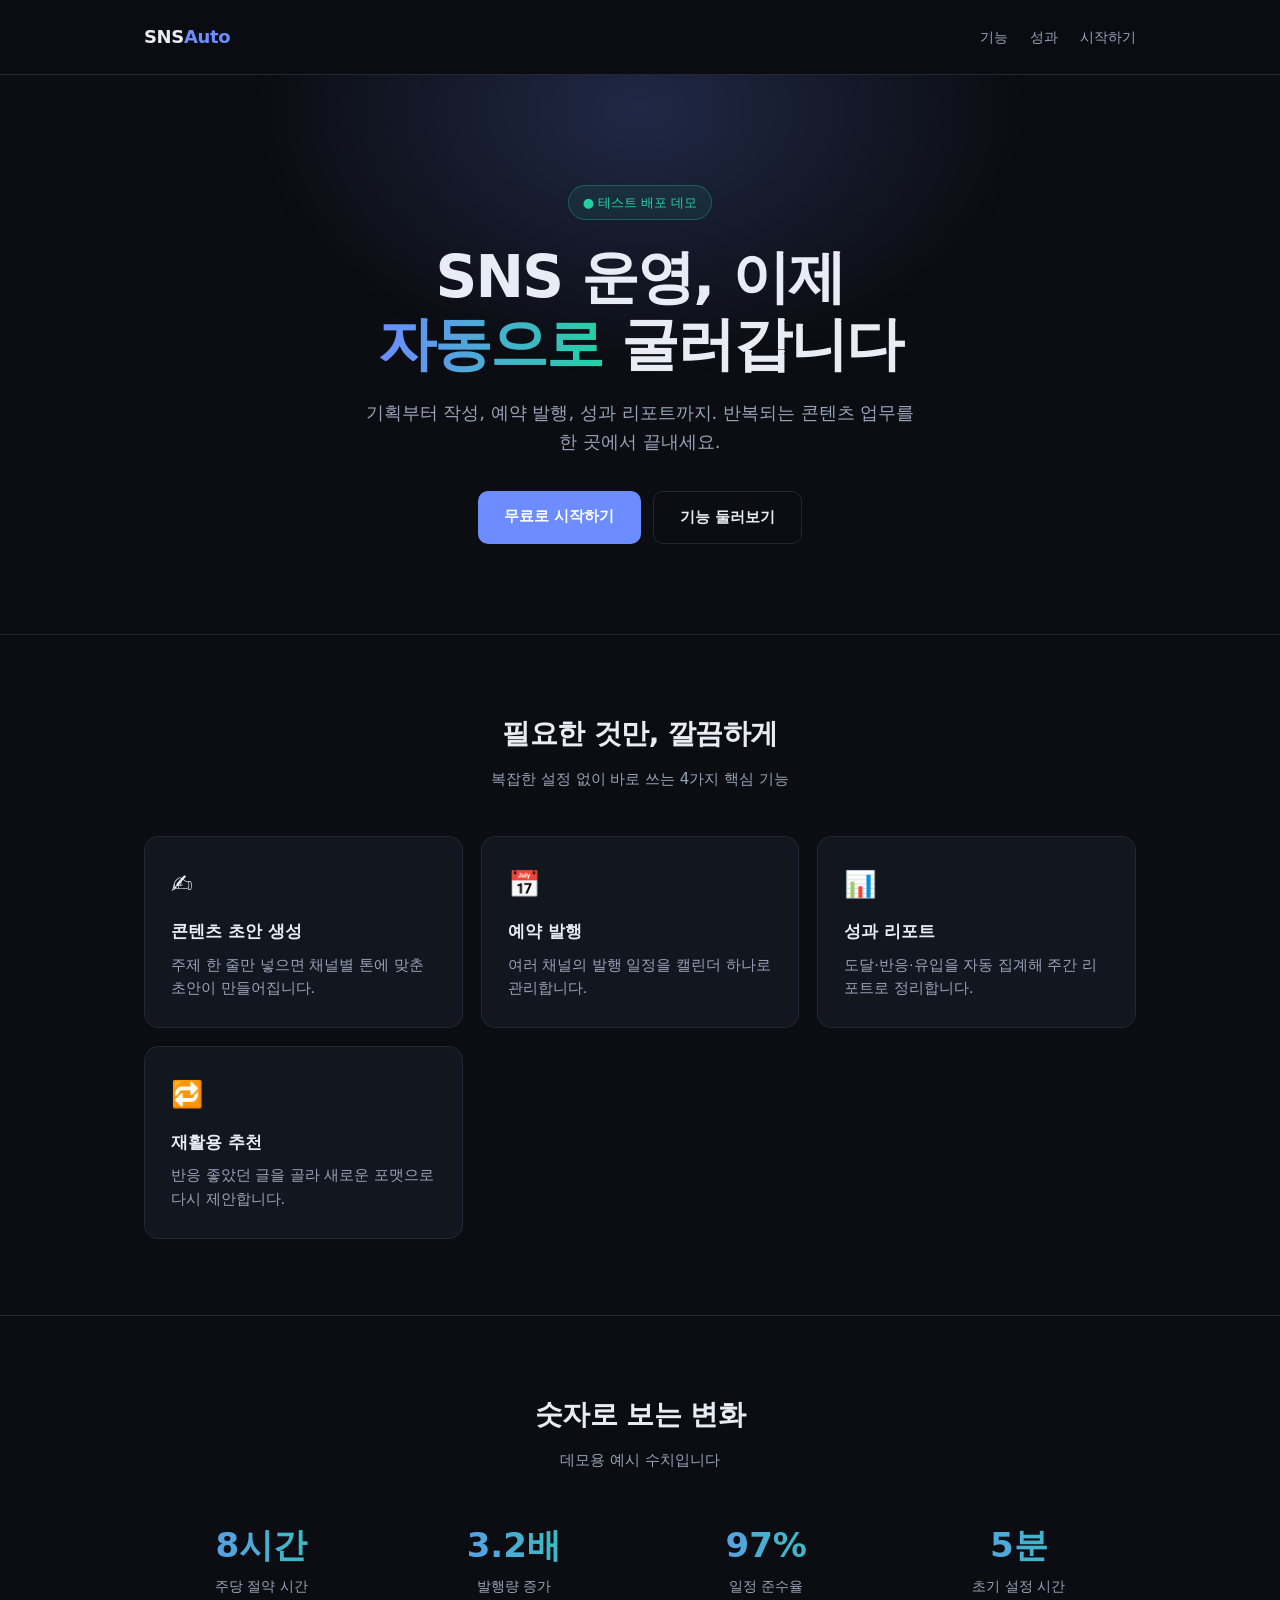
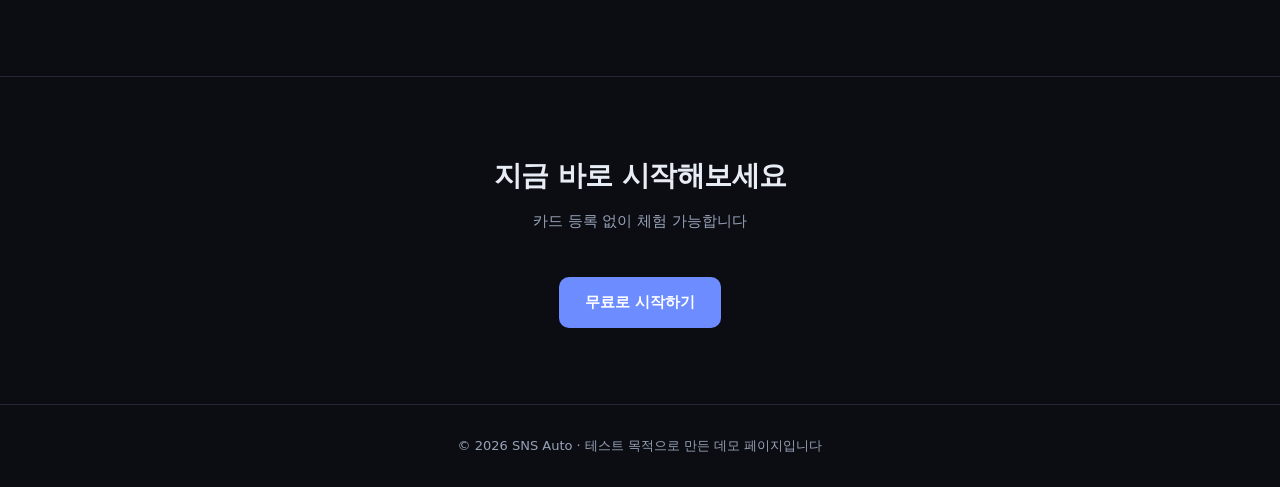
==== index.html @ 116834b1 "feat: SNS Auto 랜딩페이지" ====
<!doctype html>
<html lang="ko">
<head>
<meta charset="utf-8">
<meta name="viewport" content="width=device-width,initial-scale=1">
<title>SNS Auto — 콘텐츠 자동화</title>
<style>
  *{box-sizing:border-box;margin:0;padding:0}
  :root{
    --bg:#0b0d12; --panel:#12161f; --line:#222836;
    --fg:#e8ecf4; --muted:#98a2b8; --accent:#6c8cff; --accent2:#25d0a5;
  }
  body{
    font-family:'Pretendard',-apple-system,'Segoe UI',system-ui,sans-serif;
    background:var(--bg); color:var(--fg); line-height:1.65;
    -webkit-font-smoothing:antialiased;
  }
  .wrap{max-width:1040px;margin:0 auto;padding:0 24px}
  header{padding:22px 0;border-bottom:1px solid var(--line);position:sticky;top:0;background:rgba(11,13,18,.85);backdrop-filter:blur(10px);z-index:10}
  header .wrap{display:flex;align-items:center;justify-content:space-between}
  .logo{font-weight:700;letter-spacing:-.02em;font-size:18px}
  .logo span{color:var(--accent)}
  nav a{color:var(--muted);text-decoration:none;margin-left:22px;font-size:14px}
  nav a:hover{color:var(--fg)}
  .hero{padding:110px 0 90px;text-align:center;position:relative;overflow:hidden}
  .hero::before{content:"";position:absolute;inset:-40% 20% auto;height:520px;
    background:radial-gradient(closest-side,rgba(108,140,255,.22),transparent);filter:blur(10px)}
  .badge{position:relative;display:inline-block;font-size:13px;color:var(--accent2);
    border:1px solid rgba(37,208,165,.3);background:rgba(37,208,165,.08);
    padding:6px 14px;border-radius:999px;margin-bottom:24px}
  h1{position:relative;font-size:clamp(34px,6vw,58px);line-height:1.15;letter-spacing:-.03em;font-weight:800}
  h1 em{font-style:normal;background:linear-gradient(90deg,var(--accent),var(--accent2));-webkit-background-clip:text;background-clip:text;color:transparent}
  .sub{position:relative;color:var(--muted);font-size:clamp(15px,2.2vw,18px);margin:20px auto 34px;max-width:560px}
  .cta{position:relative;display:flex;gap:12px;justify-content:center;flex-wrap:wrap}
  .btn{display:inline-block;padding:13px 26px;border-radius:10px;text-decoration:none;font-weight:600;font-size:15px;transition:.18s}
  .btn-p{background:var(--accent);color:#fff}
  .btn-p:hover{background:#5878f0;transform:translateY(-1px)}
  .btn-s{border:1px solid var(--line);color:var(--fg)}
  .btn-s:hover{border-color:var(--accent)}
  section{padding:76px 0;border-top:1px solid var(--line)}
  h2{font-size:28px;letter-spacing:-.02em;margin-bottom:10px;text-align:center}
  .lead{color:var(--muted);text-align:center;margin-bottom:44px;font-size:15px}
  .grid{display:grid;gap:18px;grid-template-columns:repeat(auto-fit,minmax(250px,1fr))}
  .card{background:var(--panel);border:1px solid var(--line);border-radius:14px;padding:26px;transition:.2s}
  .card:hover{border-color:rgba(108,140,255,.5);transform:translateY(-3px)}
  .card .ico{font-size:26px;margin-bottom:12px}
  .card h3{font-size:17px;margin-bottom:8px}
  .card p{color:var(--muted);font-size:14.5px}
  .stats{display:grid;grid-template-columns:repeat(auto-fit,minmax(160px,1fr));gap:18px;text-align:center}
  .stat b{display:block;font-size:34px;font-weight:800;background:linear-gradient(90deg,var(--accent),var(--accent2));-webkit-background-clip:text;background-clip:text;color:transparent}
  .stat span{color:var(--muted);font-size:14px}
  .final{text-align:center}
  footer{border-top:1px solid var(--line);padding:30px 0;color:var(--muted);font-size:13px;text-align:center}
</style>
</head>
<body>
<header><div class="wrap">
  <div class="logo">SNS<span>Auto</span></div>
  <nav><a href="#features">기능</a><a href="#numbers">성과</a><a href="#start">시작하기</a></nav>
</div></header>

<div class="hero"><div class="wrap">
  <div class="badge">● 테스트 배포 데모</div>
  <h1>SNS 운영, 이제<br><em>자동으로</em> 굴러갑니다</h1>
  <p class="sub">기획부터 작성, 예약 발행, 성과 리포트까지. 반복되는 콘텐츠 업무를 한 곳에서 끝내세요.</p>
  <div class="cta">
    <a class="btn btn-p" href="#start">무료로 시작하기</a>
    <a class="btn btn-s" href="#features">기능 둘러보기</a>
  </div>
</div></div>

<section id="features"><div class="wrap">
  <h2>필요한 것만, 깔끔하게</h2>
  <p class="lead">복잡한 설정 없이 바로 쓰는 4가지 핵심 기능</p>
  <div class="grid">
    <div class="card"><div class="ico">✍️</div><h3>콘텐츠 초안 생성</h3><p>주제 한 줄만 넣으면 채널별 톤에 맞춘 초안이 만들어집니다.</p></div>
    <div class="card"><div class="ico">📅</div><h3>예약 발행</h3><p>여러 채널의 발행 일정을 캘린더 하나로 관리합니다.</p></div>
    <div class="card"><div class="ico">📊</div><h3>성과 리포트</h3><p>도달·반응·유입을 자동 집계해 주간 리포트로 정리합니다.</p></div>
    <div class="card"><div class="ico">🔁</div><h3>재활용 추천</h3><p>반응 좋았던 글을 골라 새로운 포맷으로 다시 제안합니다.</p></div>
  </div>
</div></section>

<section id="numbers"><div class="wrap">
  <h2>숫자로 보는 변화</h2>
  <p class="lead">데모용 예시 수치입니다</p>
  <div class="stats">
    <div class="stat"><b>8시간</b><span>주당 절약 시간</span></div>
    <div class="stat"><b>3.2배</b><span>발행량 증가</span></div>
    <div class="stat"><b>97%</b><span>일정 준수율</span></div>
    <div class="stat"><b>5분</b><span>초기 설정 시간</span></div>
  </div>
</div></section>

<section id="start"><div class="wrap final">
  <h2>지금 바로 시작해보세요</h2>
  <p class="lead">카드 등록 없이 체험 가능합니다</p>
  <a class="btn btn-p" href="#">무료로 시작하기</a>
</div></section>

<footer><div class="wrap">© 2026 SNS Auto · 테스트 목적으로 만든 데모 페이지입니다</div></footer>
</body>
</html>
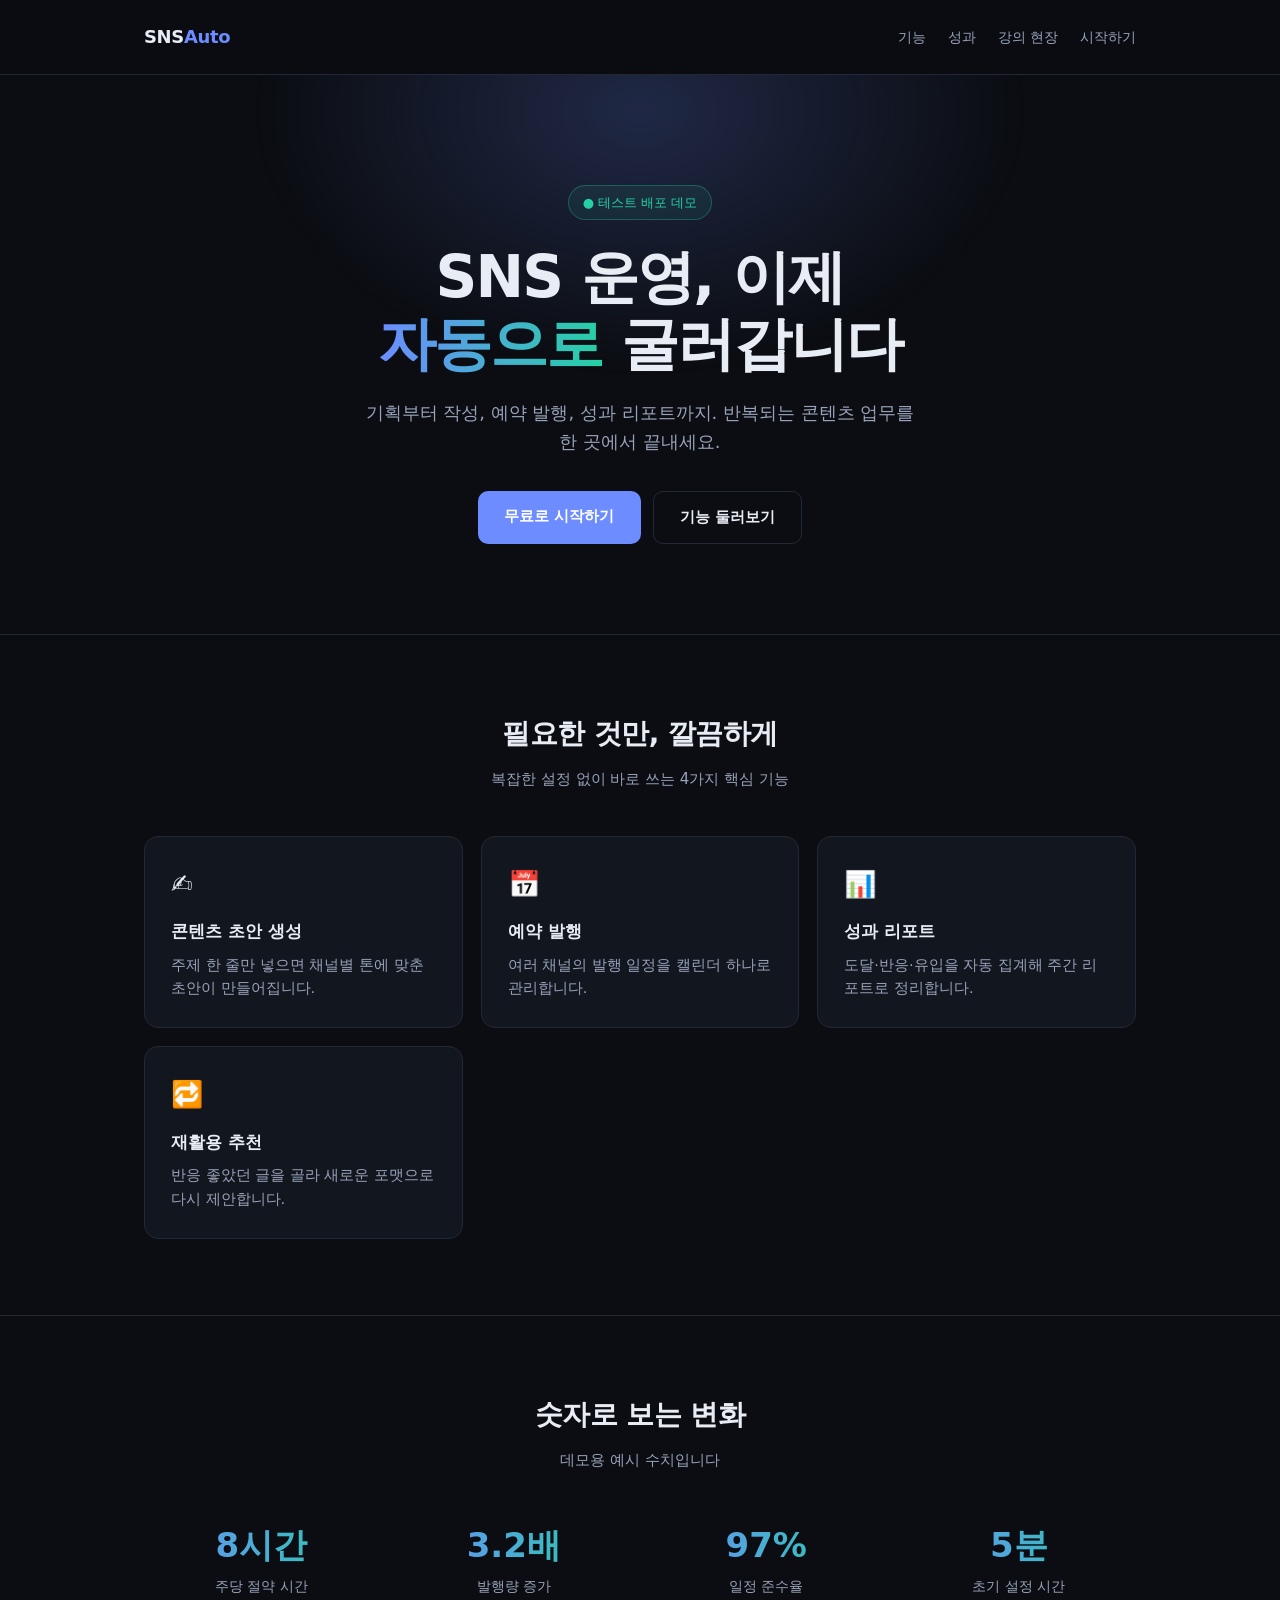
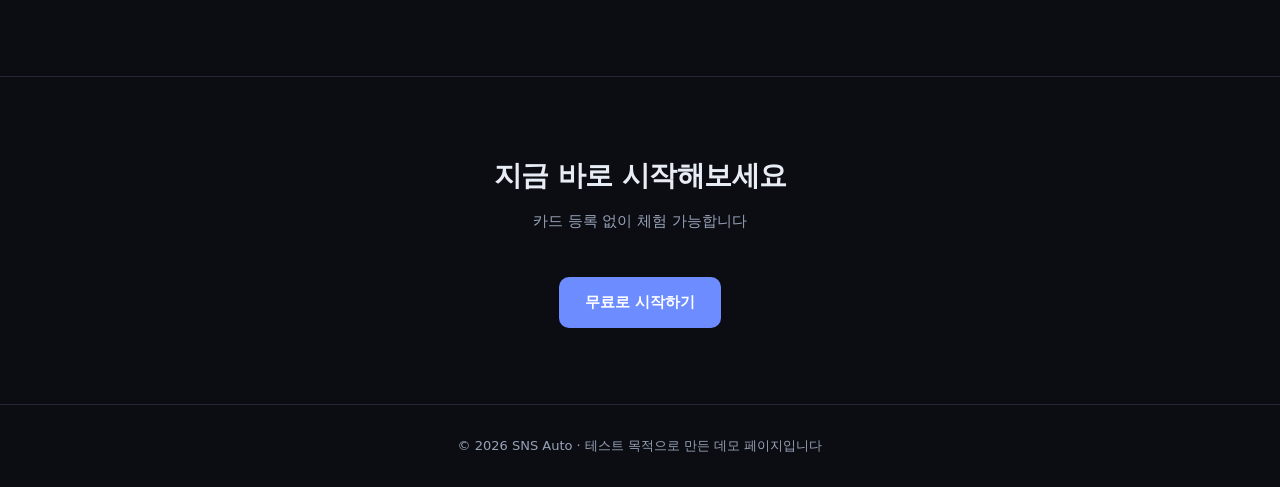
==== commit e02979be: "feat: 강의 현장 페이지 추가 + 첫 교육 기록 반영" ====
--- a/index.html
+++ b/index.html
@@ -56,7 +56,7 @@
 <body>
 <header><div class="wrap">
   <div class="logo">SNS<span>Auto</span></div>
-  <nav><a href="#features">기능</a><a href="#numbers">성과</a><a href="#start">시작하기</a></nav>
+  <nav><a href="#features">기능</a><a href="#numbers">성과</a><a href="/lectures/">강의 현장</a><a href="#start">시작하기</a></nav>
 </div></header>
 
 <div class="hero"><div class="wrap">
